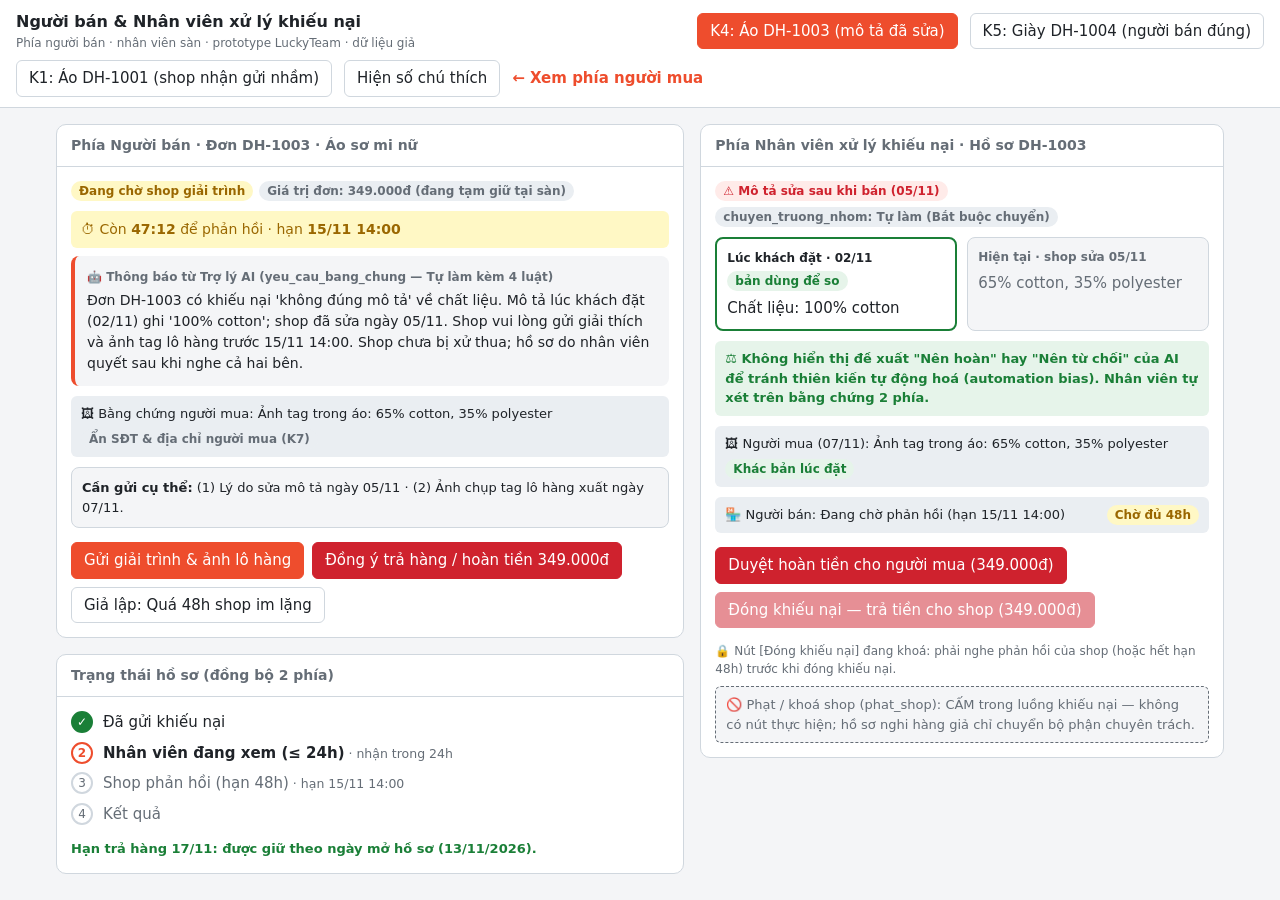
==== prototype/seller.html @ 0311baa1 "Add files via upload" ====
<!doctype html>
<html lang="vi">
<head>
<meta charset="utf-8">
<meta name="viewport" content="width=device-width, initial-scale=1">
<title>Người bán & Nhân viên · Trợ lý khiếu nại</title>
<link rel="stylesheet" href="style.css">
<style>
  /* Riêng trang người bán & nhân viên (chỉ dùng biến có sẵn trong style.css) */
  .khung-tin-ai {
    padding: 12px;
    border-radius: 8px;
    background: var(--nen);
    border-left: 4px solid var(--nhan);
    font-size: 14px;
    margin-bottom: 10px;
  }
  .khung-tin-ai .tieu-de-tin {
    font-size: 12px;
    font-weight: 700;
    color: var(--chu-phu);
    margin-bottom: 4px;
  }
  .hop-tach-rieng {
    margin-top: 10px;
    padding: 8px 10px;
    border-radius: 6px;
    background: var(--vang-nhat);
    border: 1px solid var(--vang);
    color: var(--vang);
    font-size: 13px;
    font-weight: 600;
  }
  .hop-trung-lap {
    margin-top: 10px;
    padding: 8px 10px;
    border-radius: 6px;
    background: var(--ok-nhat);
    color: var(--ok);
    font-size: 13px;
    font-weight: 600;
  }
  .ghi-chu-nho {
    font-size: 12px;
    color: var(--chu-phu);
    margin: 6px 0 0;
  }
  .phan-hoi-shop {
    margin-top: 10px;
    padding: 10px;
    border-radius: 8px;
    border: 1px solid var(--vien);
    background: var(--nen);
    font-size: 13px;
  }
</style>
</head>
<body>

<header>
  <h1>Người bán &amp; Nhân viên xử lý khiếu nại
    <small>Phía người bán · nhân viên sàn · prototype LuckyTeam · dữ liệu giả</small>
  </h1>
  <button class="chon-ca" data-ca="K4" aria-pressed="true">K4: Áo DH-1003 (mô tả đã sửa)</button>
  <button class="chon-ca" data-ca="K5" aria-pressed="false">K5: Giày DH-1004 (người bán đúng)</button>
  <button class="chon-ca" data-ca="K1" aria-pressed="false">K1: Áo DH-1001 (shop nhận gửi nhầm)</button>
  <button id="nut-hien-so" aria-pressed="false">Hiện số chú thích</button>
  <a href="index.html">← Xem phía người mua</a>
</header>

<main>
  <!-- Cột trái: Màn hình phía Người bán (Shop) -->
  <div class="cot">
    <section class="khoi" id="khoi-nguoi-ban">
      <h2 id="tieu-de-shop">Phía Người bán (Kênh Người Bán)</h2>
      <div class="noi-dung" id="noi-dung-shop"></div>
      <div class="hanh-dong" id="hanh-dong-shop"></div>
    </section>

    <section class="khoi">
      <h2>Trạng thái hồ sơ (đồng bộ 2 phía)</h2>
      <ol class="trang-thai" id="trang-thai"></ol>
      <div class="dong-han" id="dong-han"></div>
    </section>
  </div>

  <!-- Cột phải: Màn hình phía Nhân viên xử lý khiếu nại / Bộ phận kiểm định -->
  <div class="cot">
    <section class="khoi" id="khoi-nhan-vien">
      <h2 id="tieu-de-nv">Phía Nhân viên xử lý khiếu nại / Kiểm định</h2>
      <div class="noi-dung" id="noi-dung-nv"></div>
      <div class="hanh-dong" id="hanh-dong-nv"></div>
    </section>
  </div>
</main>

<!-- Hộp xác nhận dùng chung cho mọi hành động "cần người duyệt" (di chuyển tiền) -->
<dialog class="hop-xac-nhan" id="xac-nhan">
  <h3 id="xn-tieu-de">Xác nhận hành động</h3>
  <div class="noi-dung" id="xn-noi-dung"></div>
  <div class="hang-nut">
    <button class="nut-phu" value="huy">Huỷ</button>
    <button class="nut-nguy-hiem" value="ok" id="xn-nut-ok">Xác nhận thực hiện</button>
  </div>
</dialog>

<script src="data.js"></script>
<script src="chung.js"></script>
<script>
  let caHienTai = "K4";
  // Trạng thái tương tác trong từng ca
  let trangThaiCa = {
    shopDaPhanHoi: false,
    quaHan48h: false,
    nguoiMuaHoanTac: false,
    daKetLuan: null, // null | "hoan_tien" | "dong_khieu_nai"
  };

  function chonCa(ca) {
    caHienTai = ca;
    trangThaiCa = {
      shopDaPhanHoi: false,
      quaHan48h: false,
      nguoiMuaHoanTac: false,
      daKetLuan: null,
    };
    document.querySelectorAll(".chon-ca").forEach((b) =>
      b.setAttribute("aria-pressed", b.dataset.ca === ca)
    );
    veManHinh();
  }

  function veManHinh() {
    if (caHienTai === "K4") veK4();
    else if (caHienTai === "K5") veK5();
    else veK1();
  }

  // =====================================================================
  // K4 — Mô tả đã bị sửa sau khi bán (DH-1003)
  // =====================================================================
  function veK4() {
    const don = DON["DH-1003"];
    const tin = TIN.K4;

    $("tieu-de-shop").textContent = `Phía Người bán · Đơn DH-1003 · ${don.sp}`;
    $("tieu-de-nv").textContent = `Phía Nhân viên xử lý khiếu nại · Hồ sơ DH-1003`;

    // --- 1. CỘT TRÁI: PHÍA NGƯỜI BÁN ---
    $("noi-dung-shop").innerHTML = `
      <div class="khoi-dau">
        <span class="nhan nhan-vang">Đang chờ shop giải trình</span>
        <span class="nhan nhan-xam">Giá trị đơn: ${tienVND(don.gia)} (đang tạm giữ tại sàn)</span>
      </div>

      <div data-badge="⑥">
        <div class="dong-ho" style="margin-bottom:8px">
          ⏱ Còn <b>${trangThaiCa.quaHan48h ? "00:00 (Đã quá hạn)" : "47:12"}</b> để phản hồi · hạn <b>${don.hanShopPhanHoi}</b>
        </div>
        <div class="khung-tin-ai">
          <div class="tieu-de-tin">🤖 Thông báo từ Trợ lý AI (yeu_cau_bang_chung — Tự làm kèm 4 luật)</div>
          <div>${tin.guiNguoiBan}</div>
        </div>
      </div>

      <div class="bang-chung">
        <span>🖼 Bằng chứng người mua: ${don.bangChungNguoiMua}</span>
        <span class="nhan nhan-xam">Ẩn SĐT &amp; địa chỉ người mua (K7)</span>
      </div>

      <div class="phan-hoi-shop" id="khung-shop-k4">
        ${trangThaiCa.shopDaPhanHoi
          ? `<b>✓ Shop đã gửi giải trình:</b> "Lô hàng mới về ngày 04/11 đổi sang vải pha 65/35, nhân viên kho xuất nhầm lô mới cho đơn đặt ngày 02/11."`
          : trangThaiCa.quaHan48h
          ? `<b style="color:var(--do)">⚠ Đã quá hạn 48 giờ:</b> Shop không phản hồi. Hồ sơ chuyển nhân viên quyết định (AI <b>không</b> tự động hoàn tiền).`
          : `<b>Cần gửi cụ thể:</b> (1) Lý do sửa mô tả ngày 05/11 · (2) Ảnh chụp tag lô hàng xuất ngày 07/11.`
        }
      </div>
    `;

    const hdShop = $("hanh-dong-shop");
    hdShop.innerHTML = "";
    if (!trangThaiCa.daKetLuan) {
      const hang = document.createElement("div");
      hang.className = "hang-nut";
      hang.setAttribute("data-badge", "⑦");
      hang.innerHTML = `
        <button class="nut-chinh" id="nut-shop-gui-k4" ${trangThaiCa.shopDaPhanHoi ? "disabled" : ""}>
          ${trangThaiCa.shopDaPhanHoi ? "✓ Đã gửi giải trình" : "Gửi giải trình & ảnh lô hàng"}
        </button>
        <button class="nut-nguy-hiem" id="nut-shop-dong-y-k4">
          Đồng ý trả hàng / hoàn tiền ${tienVND(don.gia)}
        </button>
        <button class="nut-phu" id="nut-gia-lap-48h" ${trangThaiCa.shopDaPhanHoi || trangThaiCa.quaHan48h ? "disabled" : ""}>
          Giả lập: Quá 48h shop im lặng
        </button>
      `;
      hdShop.appendChild(hang);

      $("nut-shop-gui-k4").onclick = () => {
        trangThaiCa.shopDaPhanHoi = true;
        veManHinh();
      };
      $("nut-shop-dong-y-k4").onclick = () => xacNhanHoanTien("Người bán (Shop)", "DH-1003", don.gia,
        `Bản chụp lúc đặt (02/11) ghi "${don.moTaLucDat}", ảnh tag khách nhận ghi "${don.moTaHienTai}". Tiền chỉ đi sau khi bạn xác nhận.`);
      $("nut-gia-lap-48h").onclick = () => {
        trangThaiCa.quaHan48h = true;
        veManHinh();
      };
    } else {
      hdShop.appendChild(taoChip(
        trangThaiCa.daKetLuan === "hoan_tien"
          ? `✓ Đã duyệt hoàn tiền ${tienVND(don.gia)} cho người mua`
          : `✓ Khiếu nại đã đóng — giải ngân ${tienVND(don.gia)} cho shop`,
        { loai: "ok", phu: "Quyết định đã thực thi sau bước xác nhận" }
      ));
    }

    // --- 2. CỘT PHẢI: PHÍA NHÂN VIÊN ---
    $("noi-dung-nv").innerHTML = `
      <div class="khoi-dau">
        <span class="nhan nhan-do">⚠ ${don.nhanHoSo} (${don.ngaySua})</span>
        <span class="nhan nhan-xam">chuyen_truong_nhom: Tự làm (Bắt buộc chuyển)</span>
      </div>

      <div data-badge="⑧">
        <div class="hai-cot">
          <div class="phien-ban dung-de-so">
            <div class="pb-tieu-de">Lúc khách đặt · ${don.ngayDat}
              <span class="nhan nhan-xanh">bản dùng để so</span>
            </div>
            <div class="pb-noi-dung">${don.moTaLucDat}</div>
          </div>
          <div class="phien-ban">
            <div class="pb-tieu-de">Hiện tại · shop sửa ${don.ngaySua}</div>
            <div class="pb-noi-dung">${don.moTaHienTai}</div>
          </div>
        </div>
        <div class="hop-trung-lap">
          ⚖ Không hiển thị đề xuất "Nên hoàn" hay "Nên từ chối" của AI để tránh thiên kiến tự động hoá (automation bias). Nhân viên tự xét trên bằng chứng 2 phía.
        </div>
      </div>

      <div class="bang-chung">
        <span>🖼 Người mua (${don.ngayGiao}): ${don.bangChungNguoiMua}</span>
        <span class="nhan nhan-xanh">Khác bản lúc đặt</span>
      </div>

      <div class="bang-chung">
        <span>🏪 Người bán: ${
          trangThaiCa.shopDaPhanHoi
            ? "Đã gửi giải trình (nhận xuất nhầm lô vải pha 65/35)"
            : trangThaiCa.quaHan48h
            ? "Quá hạn 48 giờ không phản hồi"
            : "Đang chờ phản hồi (hạn " + don.hanShopPhanHoi + ")"
        }</span>
        <span class="nhan ${trangThaiCa.shopDaPhanHoi ? "nhan-xanh" : "nhan-vang"}">
          ${trangThaiCa.shopDaPhanHoi ? "Đã nghe 2 bên ✓" : trangThaiCa.quaHan48h ? "Hết hạn 48h" : "Chờ đủ 48h"}
        </span>
      </div>
    `;

    veNutNhanVien("DH-1003", don.gia, trangThaiCa.shopDaPhanHoi || trangThaiCa.quaHan48h);

    // --- 3. THANH TRẠNG THÁI ---
    if (trangThaiCa.daKetLuan) {
      veTrangThai($("trang-thai"), 4, {
        chiTiet: { 4: trangThaiCa.daKetLuan === "hoan_tien" ? "Đã hoàn tiền" : "Đã đóng khiếu nại" },
      });
    } else if (trangThaiCa.shopDaPhanHoi || trangThaiCa.quaHan48h) {
      veTrangThai($("trang-thai"), 3, {
        chiTiet: { 3: trangThaiCa.shopDaPhanHoi ? "shop đã giải trình" : "quá hạn 48h", 4: "chờ nhân viên bấm quyết" },
      });
    } else {
      veTrangThai($("trang-thai"), 1, {
        chiTiet: { 2: "nhận trong 24h", 3: `hạn ${don.hanShopPhanHoi}` },
      });
    }
    $("dong-han").className = "dong-han duoc-giu";
    $("dong-han").textContent = `Hạn trả hàng ${don.hanTra}: được giữ theo ngày mở hồ sơ (${HOM_NAY}).`;
  }

  // =====================================================================
  // K5 — Người bán đúng, người mua doạ bóc phốt (DH-1004)
  // =====================================================================
  function veK5() {
    const don = DON["DH-1004"];
    const tin = TIN.K5;

    $("tieu-de-shop").textContent = `Phía Người bán · Đơn DH-1004 · ${don.sp}`;
    $("tieu-de-nv").textContent = `Phía Bộ phận kiểm định / Nhân viên · Hồ sơ DH-1004`;

    // --- 1. CỘT TRÁI: PHÍA NGƯỜI BÁN ---
    $("noi-dung-shop").innerHTML = `
      <div class="khoi-dau">
        <span class="nhan nhan-xanh">✓ Ảnh khách gửi khớp 4/4 mục mô tả lúc đặt</span>
        <span class="nhan nhan-vang">Yêu cầu kiểm định hàng chính hãng</span>
      </div>

      <div data-badge="⑥">
        <div class="dong-ho" style="margin-bottom:8px">
          ⏱ Còn <b>${trangThaiCa.nguoiMuaHoanTac ? "— (Đã huỷ yêu cầu)" : "47:50"}</b> · hạn gửi chứng từ <b>${don.hanShopPhanHoi}</b>
        </div>
        <div class="khung-tin-ai">
          <div class="tieu-de-tin">🤖 Thông báo từ Trợ lý AI (yeu_cau_bang_chung — Tự làm kèm 4 luật)</div>
          <div>${trangThaiCa.nguoiMuaHoanTac ? `<b>[TIN HUỶ]:</b> ${tin.tinHuyNguoiBan}` : tin.guiNguoiBan}</div>
        </div>
      </div>

      <div class="phan-hoi-shop">
        ${trangThaiCa.nguoiMuaHoanTac
          ? `<b>✓ Người mua đã bấm [Hoàn tác] bên màn hình người mua:</b> Shop nhận được tin báo huỷ ngay lập tức, không phải chuẩn bị giấy tờ vô ích.`
          : trangThaiCa.shopDaPhanHoi
          ? `<b>✓ Shop đã tải lên:</b> Hoá đơn VAT lô giày Kavi #KV-2026-88 và Giấy chứng nhận đại lý uỷ quyền.`
          : `<b>Bảo vệ người bán đúng:</b> Dù khách nhắn lời doạ đăng group bóc phốt, AI <b>không tự hoàn tiền</b> và <b>không phạt shop</b>. Shop chỉ cần tải lên hoá đơn nhập hàng hoặc giấy uỷ quyền.`
        }
      </div>
    `;

    const hdShop = $("hanh-dong-shop");
    hdShop.innerHTML = "";
    if (!trangThaiCa.daKetLuan) {
      const hang = document.createElement("div");
      hang.className = "hang-nut";
      hang.setAttribute("data-badge", "⑦");
      hang.innerHTML = `
        <button class="nut-chinh" id="nut-shop-chung-tu" ${trangThaiCa.shopDaPhanHoi || trangThaiCa.nguoiMuaHoanTac ? "disabled" : ""}>
          ${trangThaiCa.shopDaPhanHoi ? "✓ Đã gửi hoá đơn & giấy uỷ quyền" : "Gửi hoá đơn nhập hàng / giấy uỷ quyền"}
        </button>
        <button class="nut-phu" id="nut-gia-lap-hoan-tac">
          ${trangThaiCa.nguoiMuaHoanTac ? "Khôi phục yêu cầu kiểm định" : "Giả lập: Người mua bấm [Hoàn tác] (màn A)"}
        </button>
      `;
      hdShop.appendChild(hang);

      $("nut-shop-chung-tu").onclick = () => {
        trangThaiCa.shopDaPhanHoi = true;
        veManHinh();
      };
      $("nut-gia-lap-hoan-tac").onclick = () => {
        trangThaiCa.nguoiMuaHoanTac = !trangThaiCa.nguoiMuaHoanTac;
        veManHinh();
      };
    } else {
      hdShop.appendChild(taoChip(
        trangThaiCa.daKetLuan === "hoan_tien"
          ? `✓ Đã duyệt hoàn tiền ${tienVND(don.gia)} cho người mua`
          : `✓ Đã đóng khiếu nại — bảo vệ shop đúng, giải ngân ${tienVND(don.gia)}`,
        { loai: "ok", phu: "Đã xác nhận qua hộp thoại kiểm tra căn cứ" }
      ));
    }

    // --- 2. CỘT PHẢI: PHÍA NHÂN VIÊN / BỘ PHẬN KIỂM ĐỊNH ---
    const dongSoSanh = don.soSanh.map(([muc, khop]) =>
      `<tr><td>${muc}</td><td class="${khop ? "khop" : "khong-khop"}">${khop ? "✓ Khớp mô tả lúc đặt" : "✗ Khác"}</td></tr>`
    ).join("");

    $("noi-dung-nv").innerHTML = `
      <div class="khoi-dau">
        <span class="nhan nhan-vang">🔍 ${don.nhanHoSo} (chuyên trách)</span>
        <span class="nhan nhan-xam">So với mô tả lúc đặt · ${don.ngayDat}</span>
      </div>

      <table class="bang-so">
        ${dongSoSanh}
        <tr><td>${don.khongDeCap}</td><td class="khong-de-cap">— Mô tả không đề cập</td></tr>
      </table>

      <div class="gioi-han">${tin.nhanGioiHan}</div>

      <div class="hop-tach-rieng" data-badge="⑨">
        ⚠ ${don.ghiChuLoiDoa} — Trợ lý đã tách riêng câu <i>"Không hoàn tiền thì mình đăng group review bóc phốt shop luôn"</i> khỏi khung căn cứ để người duyệt không bị kéo theo.
      </div>

      <div class="bang-chung">
        <span>🏪 Chứng từ của shop: ${
          trangThaiCa.shopDaPhanHoi
            ? "Hoá đơn VAT #KV-2026-88 + Giấy uỷ quyền phân phối chính hãng ✓"
            : "Đang chờ shop gửi (hạn " + don.hanShopPhanHoi + ")"
        }</span>
        <span class="nhan ${trangThaiCa.shopDaPhanHoi ? "nhan-xanh" : "nhan-vang"}">
          ${trangThaiCa.shopDaPhanHoi ? "Đã có chứng từ ✓" : "Đang chờ"}
        </span>
      </div>
    `;

    veNutNhanVien("DH-1004", don.gia, trangThaiCa.shopDaPhanHoi && !trangThaiCa.nguoiMuaHoanTac);

    // --- 3. THANH TRẠNG THÁI ---
    if (trangThaiCa.daKetLuan) {
      veTrangThai($("trang-thai"), 4, {
        chiTiet: { 4: trangThaiCa.daKetLuan === "hoan_tien" ? "Đã hoàn tiền" : "Shop đúng — Đóng khiếu nại" },
      });
    } else if (trangThaiCa.nguoiMuaHoanTac) {
      veTrangThai($("trang-thai"), 1, { dang: false, chiTiet: { 1: "người mua đã hoàn tác chuyển kiểm định" } });
    } else if (trangThaiCa.shopDaPhanHoi) {
      veTrangThai($("trang-thai"), 3, {
        chiTiet: { 3: "shop đã nộp hoá đơn chính hãng", 4: "chờ kiểm định viên bấm quyết" },
      });
    } else {
      veTrangThai($("trang-thai"), 1, {
        chiTiet: { 2: "bộ phận kiểm định, trong 24h", 3: `hạn ${don.hanShopPhanHoi}` },
      });
    }
    $("dong-han").className = "dong-han";
    $("dong-han").textContent = `Hạn yêu cầu trả hàng: còn ${don.conNgay} ngày, tới ${don.hanTra}.`;
  }

  // =====================================================================
  // K1 — Ca bình thường: shop gửi nhầm size M thay vì L (DH-1001)
  // =====================================================================
  function veK1() {
    const don = DON["DH-1001"];

    $("tieu-de-shop").textContent = `Phía Người bán · Đơn DH-1001 · ${don.sp} (Ca bình thường)`;
    $("tieu-de-nv").textContent = `Phía Nhân viên · Đơn DH-1001 (Không cần can thiệp nếu shop đồng ý)`;

    $("noi-dung-shop").innerHTML = `
      <div class="khoi-dau">
        <span class="nhan nhan-xanh">soan_de_xuat_hoan_tien: AI đã soạn sẵn hồ sơ</span>
        <span class="nhan nhan-vang">thuc_hien_hoan_tien: Cần người bán bấm duyệt</span>
      </div>

      <div data-badge="⑥">
        <div class="dong-ho" style="margin-bottom:8px">
          ⏱ Còn <b>47:55</b> để xác nhận yêu cầu trả hàng / hoàn tiền
        </div>
        <div class="khung-tin-ai">
          <div class="tieu-de-tin">🤖 Hồ sơ đề xuất do AI soạn sẵn (chưa có tiền nào đi)</div>
          <div>
            <b>Lý do điền sẵn:</b> ${don.lyDoDienSan}<br>
            <b>Mô tả lúc đặt:</b> "${don.moTaLucDat}"<br>
            <b>Bằng chứng người mua:</b> ${don.bangChungNguoiMua}<br>
            <i>Lưu ý: Lời người mua kể "shop đã nhận lỗi trong chat" không tự kích hoạt hoàn tiền; tiền chỉ hoàn khi Shop bấm xác nhận bên dưới.</i>
          </div>
        </div>
      </div>
    `;

    const hdShop = $("hanh-dong-shop");
    hdShop.innerHTML = "";
    if (!trangThaiCa.daKetLuan) {
      const hang = document.createElement("div");
      hang.className = "hang-nut";
      hang.setAttribute("data-badge", "⑦");
      hang.innerHTML = `
        <button class="nut-nguy-hiem" id="nut-shop-dong-y-k1">
          Đồng ý trả hàng / hoàn tiền ${tienVND(don.gia)}
        </button>
        <button class="nut-phu" id="nut-shop-khieu-nai-k1">
          Không đồng ý → gửi giải trình cho nhân viên
        </button>
      `;
      hdShop.appendChild(hang);

      $("nut-shop-dong-y-k1").onclick = () => xacNhanHoanTien(
        "Người bán (Shop)", "DH-1001", don.gia,
        `Mô tả lúc đặt ghi "${don.moTaLucDat}", ảnh tag người mua gửi là "${don.bangChungNguoiMua}". Khi bạn bấm Xác nhận, yêu cầu trả hàng/hoàn tiền được duyệt ngay mà không cần chờ nhân viên sàn.`
      );
      $("nut-shop-khieu-nai-k1").onclick = () => {
        trangThaiCa.shopDaPhanHoi = true;
        veManHinh();
      };
    } else {
      hdShop.appendChild(taoChip(
        `✓ Shop đã đồng ý hoàn tiền ${tienVND(don.gia)} — Xong ngay không cần nhân viên`,
        { loai: "ok", phu: "Giữ được tốc độ 1 chạm ở ca rõ ràng mà vẫn an toàn" }
      ));
    }

    $("noi-dung-nv").innerHTML = `
      <div class="khoi-dau">
        <span class="nhan nhan-xam">Hàng đợi nhân viên</span>
      </div>
      <div class="hop-trung-lap" data-badge="⑧">
        ✓ Ở ca bình thường (K1), AI tự soạn đề xuất (<code>soan_de_xuat_hoan_tien</code>) và chuyển nút duyệt cho <b>bên chịu mất tiền (Người bán)</b>. Nhờ tách tool, nhân viên không bị ngập bởi các ca hiển nhiên.
      </div>
    `;

    veNutNhanVien("DH-1001", don.gia, trangThaiCa.shopDaPhanHoi);
    veTrangThai($("trang-thai"), trangThaiCa.daKetLuan ? 4 : 1, {
      chiTiet: { 1: "AI đã điền sẵn lý do Giao sai size" },
    });
    $("dong-han").className = "dong-han";
    $("dong-han").textContent = `Hạn yêu cầu trả hàng: còn ${don.conNgay} ngày, tới ${don.hanTra}.`;
  }

  // =====================================================================
  // Cụm nút phán quyết đối xứng của Nhân viên + Ô báo việc bị cấm (Badge ⑩)
  // =====================================================================
  function veNutNhanVien(maDon, gia, choPhepDongKhieuNai) {
    const hdNv = $("hanh-dong-nv");
    hdNv.innerHTML = "";

    const khoi10 = document.createElement("div");
    khoi10.setAttribute("data-badge", "⑩");
    khoi10.style.display = "flex";
    khoi10.style.flexDirection = "column";
    khoi10.style.gap = "8px";

    if (!trangThaiCa.daKetLuan) {
      const hang = document.createElement("div");
      hang.className = "hang-nut";
      hang.innerHTML = `
        <button class="nut-nguy-hiem" id="nv-hoan-tien">
          Duyệt hoàn tiền cho người mua (${tienVND(gia)})
        </button>
        <button class="nut-nguy-hiem" id="nv-dong-kn" ${choPhepDongKhieuNai ? "" : "disabled"}
          title="${choPhepDongKhieuNai ? "" : "Chỉ mở sau khi shop đã phản hồi hoặc hết hạn 48 giờ"}">
          Đóng khiếu nại — trả tiền cho shop (${tienVND(gia)})
        </button>
      `;
      khoi10.appendChild(hang);

      if (!choPhepDongKhieuNai) {
        const chuThich = document.createElement("p");
        chuThich.className = "ghi-chu-nho";
        chuThich.textContent = "🔒 Nút [Đóng khiếu nại] đang khoá: phải nghe phản hồi của shop (hoặc hết hạn 48h) trước khi đóng khiếu nại.";
        khoi10.appendChild(chuThich);
      }
    } else {
      khoi10.appendChild(taoChip(
        trangThaiCa.daKetLuan === "hoan_tien"
          ? `✓ Đã thực hiện thuc_hien_hoan_tien (${tienVND(gia)} về người mua)`
          : `✓ Đã thực hiện tu_choi_khieu_nai (${tienVND(gia)} giải ngân cho shop)`,
        { loai: "ok", phu: "Đã qua bước người có thẩm quyền xác nhận" }
      ));
    }

    const cam = document.createElement("div");
    cam.className = "khong-co-nut";
    cam.textContent = "🚫 Phạt / khoá shop (phat_shop): CẤM trong luồng khiếu nại — không có nút thực hiện; hồ sơ nghi hàng giả chỉ chuyển bộ phận chuyên trách.";
    khoi10.appendChild(cam);

    hdNv.appendChild(khoi10);

    if (!trangThaiCa.daKetLuan) {
      $("nv-hoan-tien").onclick = () => xacNhanHoanTien(
        "Nhân viên xử lý khiếu nại", maDon, gia,
        `Bạn đang duyệt hoàn tiền đơn ${maDon} cho người mua. Tiền (${tienVND(gia)}) sẽ chuyển về người mua và không đảo lại được.`
      );
      $("nv-dong-kn").onclick = () => xacNhanDongKhieuNai(maDon, gia);
    }
  }

  // ---------- Hộp xác nhận trước khi di chuyển tiền ----------
  async function xacNhanHoanTien(nguoiDuyet, maDon, gia, tomTatCanCu) {
    const don = DON[maDon];
    $("xn-tieu-de").textContent = `Xác nhận hoàn tiền ${tienVND(gia)} (Đơn ${maDon})?`;
    $("xn-noi-dung").innerHTML = `
      <p><b>Người duyệt:</b> ${nguoiDuyet}</p>
      <p><b>Tool thực thi:</b> <code>thuc_hien_hoan_tien</code> (Mức tự chủ: <b>Cần người duyệt</b> — bên mất tiền hoặc nhân viên)</p>
      <p><b>Mô tả lúc đặt:</b> ${don.moTaLucDat}</p>
      <p><b>Bằng chứng người mua:</b> ${don.bangChungNguoiMua}</p>
      <p>${tomTatCanCu}</p>
      <p style="color:var(--do);font-weight:600;margin-bottom:0">⚠ Hành động này di chuyển tiền thật (${tienVND(gia)}) và khó đảo lại.</p>
    `;
    $("xn-nut-ok").textContent = `Xác nhận hoàn ${tienVND(gia)}`;
    const dongY = await moHopXacNhan($("xac-nhan"));
    if (dongY) {
      trangThaiCa.daKetLuan = "hoan_tien";
      veManHinh();
    }
  }

  async function xacNhanDongKhieuNai(maDon, gia) {
    const don = DON[maDon];
    $("xn-tieu-de").textContent = `Xác nhận đóng khiếu nại đơn ${maDon}?`;
    $("xn-noi-dung").innerHTML = `
      <p><b>Người duyệt:</b> Nhân viên xử lý khiếu nại / Kiểm định</p>
      <p><b>Tool thực thi:</b> <code>tu_choi_khieu_nai</code> (Mức tự chủ: <b>Cần người duyệt</b> — AI không bao giờ tự đóng)</p>
      <p><b>Căn cứ đã kiểm:</b> Mô tả lúc đặt ("${don.moTaLucDat}") và chứng từ giải trình của người bán.</p>
      <p style="color:var(--do);font-weight:600;margin-bottom:0">⚠ Đóng khiếu nại sẽ giải ngân ${tienVND(gia)} về cho người bán và không đảo lại được.</p>
    `;
    $("xn-nut-ok").textContent = `Xác nhận đóng khiếu nại`;
    const dongY = await moHopXacNhan($("xac-nhan"));
    if (dongY) {
      trangThaiCa.daKetLuan = "dong_khieu_nai";
      veManHinh();
    }
  }

  document.querySelectorAll(".chon-ca").forEach((b) =>
    b.addEventListener("click", () => chonCa(b.dataset.ca))
  );
  batNutHienSo($("nut-hien-so"));

  const params = new URLSearchParams(location.search);
  const caUrl = params.get("ca");
  chonCa(caUrl === "K5" || caUrl === "K1" ? caUrl : "K4");
  if (params.get("so") === "1") {
    document.body.classList.add("hien-so");
    $("nut-hien-so").setAttribute("aria-pressed", "true");
  }
  if (params.get("xacnhan") === "1") {
    xacNhanHoanTien(
      "Người bán (Shop)", "DH-1001", DON["DH-1001"].gia,
      `Mô tả lúc đặt ghi "${DON["DH-1001"].moTaLucDat}", ảnh tag người mua gửi là "${DON["DH-1001"].bangChungNguoiMua}". Khi bạn bấm Xác nhận, yêu cầu trả hàng/hoàn tiền được duyệt ngay mà không cần chờ nhân viên sàn.`
    );
  }
</script>
</body>
</html>
---- prototype/style.css ----
/* =====================================================================
   GIAO DIỆN CHUNG — dùng cho cả index.html (người mua, A) và seller.html (người bán & nhân viên, B)
   Chủ file: A. Đã chốt — muốn thêm hay đổi class thì báo A, không tự sửa.

   Cách nạp trong <head>:
     <link rel="stylesheet" href="style.css">
   và cuối <body>:
     <script src="data.js"></script>
     <script src="chung.js"></script>

   ---------------------------------------------------------------------
   KHUNG TRANG
     <header>
       <h1>Tiêu đề <small>Phụ đề</small></h1>
       <button class="chon-ca" aria-pressed="true">K4 …</button>
       <button id="nut-hien-so" aria-pressed="false">Hiện số chú thích</button>
       <a href="index.html">← Xem phía người mua</a>
     </header>
     <main> … hai cột … </main>          (tự xuống một cột khi màn hẹp)
     <section class="khoi"><h2>Tên khối</h2><div class="noi-dung">…</div></section>

   NÚT
     <button class="nut-chinh">  hành động chính (màu nhấn)
     <button class="nut-phu">    hành động phụ (viền)
     <button class="lien-ket">   trông như link, ví dụ [Gặp nhân viên]
     <button class="nut-nguy-hiem">  hành động di chuyển tiền (chỉ B dùng, luôn kèm hộp xác nhận)

   NHÃN (tag nhỏ)
     <span class="nhan nhan-do">⚠ Mô tả sửa sau khi bán</span>   cảnh báo, hồ sơ cần người xét
     <span class="nhan nhan-vang">Nghi hàng giả</span>          lưu ý
     <span class="nhan nhan-xanh">✓ Khớp</span>                  khớp / đã xong
     <span class="nhan nhan-xam">Không đề cập</span>             trung tính

   CHIP — kết quả của một việc AI đã tự làm
     <div class="chip chip-ok"><span>✓ Đã chuyển nhân viên</span> <button class="lien-ket">Hoàn tác</button></div>
     <div class="chip chip-cho"><span>⏳ Shop đang phản hồi · hạn 15/11 14:00</span></div>

   THẺ "CĂN CỨ AI ĐÃ SO"
     So hai phiên bản mô tả (K4):
       <div class="hai-cot">
         <div class="phien-ban dung-de-so"><div class="pb-tieu-de">Lúc bạn đặt · 02/11 <span class="nhan nhan-xanh">bản dùng để so</span></div><div class="pb-noi-dung">…</div></div>
         <div class="phien-ban"><div class="pb-tieu-de">Hiện tại · sửa 05/11</div><div class="pb-noi-dung">…</div></div>
       </div>
     Bảng so từng mục (K5):
       <table class="bang-so"><tr><td>Hộp</td><td class="khop">✓ Khớp</td></tr>
                              <tr><td>Form</td><td class="khong-de-cap">— Mô tả không đề cập</td></tr></table>
     Nhãn giới hạn của AI (G2):
       <div class="gioi-han">AI chỉ so với mô tả. AI không kiểm định thật/giả.</div>
     Bằng chứng một bên đã gửi:
       <div class="bang-chung">🖼 Ảnh tag … <span class="nhan nhan-xanh">Bằng chứng bạn đã gửi ✓</span></div>

   VIỆC BỊ CẤM — chỉ có chữ, KHÔNG có nút
     <div class="khong-co-nut">🚫 Phạt shop: không thuộc luồng này → chuyển bộ phận chuyên trách</div>

   ĐỒNG HỒ HẠN (B dùng cho hạn 48h của shop)
     <div class="dong-ho">⏱ Còn <b>47:12</b> để phản hồi · hạn 15/11 14:00</div>

   HỘP XÁC NHẬN — cho mọi việc "cần người duyệt" (B dùng)
     <dialog class="hop-xac-nhan" id="xac-nhan">
       <h3>Xác nhận hoàn tiền 189.000đ?</h3>
       <div class="noi-dung">… mô tả lúc đặt, ảnh, số tiền …</div>
       <div class="hang-nut"><button class="nut-phu" value="huy">Huỷ</button><button class="nut-nguy-hiem" value="ok">Xác nhận</button></div>
     </dialog>
     Mở bằng: moHopXacNhan(document.getElementById("xac-nhan")).then(dongY => …)   (xem chung.js)

   THANH TRẠNG THÁI
     <ol class="trang-thai" id="trang-thai"></ol>  → vẽ bằng veTrangThai(…) trong chung.js

   SỐ CHÚ THÍCH ①–⑤ (để chụp ảnh và demo)
     Gắn data-badge="①" vào phần tử cần đánh số.
     Nút #nut-hien-so bật/tắt: batNutHienSo(document.getElementById("nut-hien-so"))
     Ảnh người mua (A) dùng ①–⑤; ảnh người bán/nhân viên (B) dùng ⑥–⑩ để hai ảnh không trùng số.
   ===================================================================== */

:root {
  --nen: #f4f5f7;
  --the: #ffffff;
  --chu: #1f2328;
  --chu-phu: #656d76;
  --vien: #d0d7de;
  --nhan: #ee4d2d;          /* màu nhấn */
  --nhan-nhat: #fff1ec;
  --ok: #1a7f37;
  --ok-nhat: #e6f4ea;
  --vang: #9a6700;
  --vang-nhat: #fff8c5;
  --do: #cf222e;
  --do-nhat: #ffebe9;
  --xam: #eaeef2;
  --so: #6639ba;            /* màu huy hiệu số chú thích */
}
* { box-sizing: border-box; }
body {
  margin: 0;
  font: 15px/1.5 system-ui, -apple-system, "Segoe UI", Roboto, sans-serif;
  background: var(--nen);
  color: var(--chu);
}

/* ---------- Thanh trên cùng ---------- */
header {
  display: flex; flex-wrap: wrap; align-items: center; gap: 8px 12px;
  padding: 10px 16px;
  background: var(--the);
  border-bottom: 1px solid var(--vien);
}
header h1 { font-size: 16px; margin: 0 auto 0 0; }
header h1 small { display: block; font-weight: 400; font-size: 12px; color: var(--chu-phu); }
header a { color: var(--nhan); text-decoration: none; font-weight: 600; }

/* ---------- Nút ---------- */
button {
  font: inherit; cursor: pointer;
  padding: 6px 12px; border-radius: 6px;
  border: 1px solid var(--vien); background: var(--the); color: var(--chu);
  text-align: left;
}
button:hover { border-color: var(--chu-phu); }
button:disabled { opacity: .5; cursor: not-allowed; }
button.chon-ca[aria-pressed="true"] { background: var(--nhan); border-color: var(--nhan); color: #fff; }
#nut-hien-so[aria-pressed="true"] { background: var(--so); border-color: var(--so); color: #fff; }
.nut-chinh { background: var(--nhan); border-color: var(--nhan); color: #fff; }
.nut-chinh:hover { border-color: var(--nhan); filter: brightness(.95); }
.nut-phu { background: var(--the); }
.nut-nguy-hiem { background: var(--do); border-color: var(--do); color: #fff; }
.lien-ket {
  border: none; background: none; padding: 0;
  color: var(--nhan); font-weight: 600; text-decoration: underline;
}

/* ---------- Bố cục ---------- */
main {
  display: grid; grid-template-columns: minmax(0, 1.2fr) minmax(0, 1fr);
  gap: 16px; padding: 16px; max-width: 1200px; margin: 0 auto;
}
@media (max-width: 820px) { main { grid-template-columns: 1fr; } }
.khoi {
  background: var(--the); border: 1px solid var(--vien); border-radius: 10px;
  display: flex; flex-direction: column; min-height: 0;
}
.khoi > h2 {
  font-size: 14px; margin: 0; padding: 10px 14px;
  border-bottom: 1px solid var(--vien); color: var(--chu-phu);
}
.noi-dung { padding: 14px; }
.noi-dung:empty { display: none; }
.cho-trong { color: var(--chu-phu); font-style: italic; margin: 0; }
.cot { display: flex; flex-direction: column; gap: 16px; }

/* ---------- Chat ---------- */
.nhat-ky { flex: 1; overflow-y: auto; padding: 14px; display: flex; flex-direction: column; gap: 10px; }
.tin { max-width: 85%; padding: 10px 12px; border-radius: 12px; }
.tin p { margin: 0 0 6px; }
.tin p:last-child { margin-bottom: 0; }
.tin.nguoi-mua { align-self: flex-end; background: var(--nhan-nhat); border-bottom-right-radius: 4px; }
.tin.ai { align-self: flex-start; background: var(--xam); border-bottom-left-radius: 4px; }
.tin .ai-ten { font-size: 12px; font-weight: 600; color: var(--chu-phu); margin-bottom: 4px; }
.tin p.nhan-manh { background: var(--vang-nhat); border-left: 3px solid var(--vang); padding: 4px 8px; border-radius: 4px; }
.anh-gia {
  margin-top: 8px; padding: 18px 12px; border-radius: 8px;
  background: #c9ced4; color: #333; font-size: 13px; text-align: center;
}
.he-thong { align-self: center; font-size: 12px; color: var(--chu-phu); text-align: center; max-width: 90%; }
.o-nhap { display: flex; gap: 8px; padding: 10px; border-top: 1px solid var(--vien); }
.o-nhap textarea {
  flex: 1; font: inherit; resize: none; padding: 8px;
  border: 1px solid var(--vien); border-radius: 8px; background: var(--nen);
}

/* ---------- Nhãn ---------- */
.nhan {
  display: inline-block; font-size: 12px; font-weight: 600;
  padding: 1px 8px; border-radius: 999px; white-space: nowrap;
}
.nhan-do { background: var(--do-nhat); color: var(--do); }
.nhan-vang { background: var(--vang-nhat); color: var(--vang); }
.nhan-xanh { background: var(--ok-nhat); color: var(--ok); }
.nhan-xam { background: var(--xam); color: var(--chu-phu); }

/* ---------- Chip ---------- */
.chip {
  display: flex; flex-wrap: wrap; align-items: center; justify-content: space-between; gap: 6px 12px;
  padding: 8px 12px; border-radius: 8px; font-size: 14px;
}
.chip-ok { background: var(--ok-nhat); color: var(--ok); }
.chip-cho { background: var(--vang-nhat); color: var(--vang); }
.chip small { display: block; color: var(--chu-phu); font-size: 12px; }

/* ---------- Thẻ căn cứ ---------- */
.hai-cot { display: grid; grid-template-columns: 1fr 1fr; gap: 10px; }
@media (max-width: 480px) { .hai-cot { grid-template-columns: 1fr; } }
.phien-ban {
  border: 1px solid var(--vien); border-radius: 8px; padding: 10px;
  color: var(--chu-phu); background: var(--nen);
}
.phien-ban.dung-de-so { border: 2px solid var(--ok); color: var(--chu); background: var(--the); }
.pb-tieu-de { font-size: 12px; font-weight: 600; margin-bottom: 6px; display: flex; flex-wrap: wrap; gap: 4px; align-items: center; }
.pb-noi-dung { font-size: 15px; }
.bang-so { width: 100%; border-collapse: collapse; font-size: 14px; }
.bang-so td { padding: 6px 4px; border-bottom: 1px solid var(--xam); }
.bang-so td:last-child { text-align: right; white-space: nowrap; }
.bang-so .khop { color: var(--ok); font-weight: 600; }
.bang-so .khong-khop { color: var(--do); font-weight: 600; }
.bang-so .khong-de-cap { color: var(--chu-phu); font-style: italic; }
.gioi-han {
  margin-top: 10px; padding: 8px 10px; border-radius: 6px;
  background: var(--vang-nhat); color: var(--vang); font-size: 13px; font-weight: 600;
}
.bang-chung {
  margin-top: 10px; padding: 8px 10px; border-radius: 6px;
  background: var(--xam); font-size: 13px;
  display: flex; flex-wrap: wrap; gap: 6px; align-items: center; justify-content: space-between;
}
.khoi-dau { margin-bottom: 10px; display: flex; flex-wrap: wrap; gap: 6px; }

/* ---------- Hành động ---------- */
.hanh-dong { display: flex; flex-direction: column; gap: 8px; padding: 0 14px 14px; }
.hanh-dong:empty { display: none; }
.hang-nut { display: flex; flex-wrap: wrap; gap: 8px; }

/* ---------- Việc bị cấm: chỉ có chữ ---------- */
.khong-co-nut {
  padding: 8px 10px; border-radius: 6px; font-size: 13px;
  border: 1px dashed var(--chu-phu); color: var(--chu-phu); background: var(--nen);
}

/* ---------- Đồng hồ hạn ---------- */
.dong-ho {
  padding: 8px 10px; border-radius: 6px; font-size: 14px;
  background: var(--vang-nhat); color: var(--vang);
}

/* ---------- Hộp xác nhận ---------- */
dialog.hop-xac-nhan {
  border: 1px solid var(--vien); border-radius: 10px; padding: 0;
  width: min(480px, calc(100vw - 32px)); color: var(--chu);
}
dialog.hop-xac-nhan::backdrop { background: rgba(0, 0, 0, .4); }
dialog.hop-xac-nhan h3 { margin: 0; padding: 12px 14px; font-size: 16px; border-bottom: 1px solid var(--vien); }
dialog.hop-xac-nhan .hang-nut { justify-content: flex-end; padding: 12px 14px; border-top: 1px solid var(--vien); }

/* ---------- Thanh trạng thái ---------- */
ol.trang-thai { list-style: none; margin: 0; padding: 14px; display: flex; flex-direction: column; gap: 8px; }
ol.trang-thai li { display: flex; align-items: center; gap: 10px; color: var(--chu-phu); }
ol.trang-thai li .cham {
  width: 22px; height: 22px; border-radius: 50%; flex: none;
  display: grid; place-items: center; font-size: 12px;
  border: 2px solid var(--vien); background: var(--the);
}
ol.trang-thai li small { color: var(--chu-phu); font-weight: 400; }
ol.trang-thai li.xong { color: var(--chu); }
ol.trang-thai li.xong .cham { background: var(--ok); border-color: var(--ok); color: #fff; }
ol.trang-thai li.dang { color: var(--chu); font-weight: 600; }
ol.trang-thai li.dang .cham { border-color: var(--nhan); color: var(--nhan); }
.dong-han { padding: 0 14px 14px; font-size: 13px; }
.dong-han.duoc-giu { color: var(--ok); font-weight: 600; }

/* ---------- Số chú thích ---------- */
[data-badge] { position: relative; }
[data-badge]::after {
  content: attr(data-badge);
  display: none;
  position: absolute; top: -10px; left: -10px; z-index: 5;
  width: 24px; height: 24px; border-radius: 50%;
  place-items: center;
  background: var(--so); color: #fff; font-size: 14px; font-weight: 700;
  box-shadow: 0 0 0 2px #fff;
}
body.hien-so [data-badge]::after { display: grid; }
body.hien-so [data-badge] { outline: 2px dashed var(--so); outline-offset: 2px; }
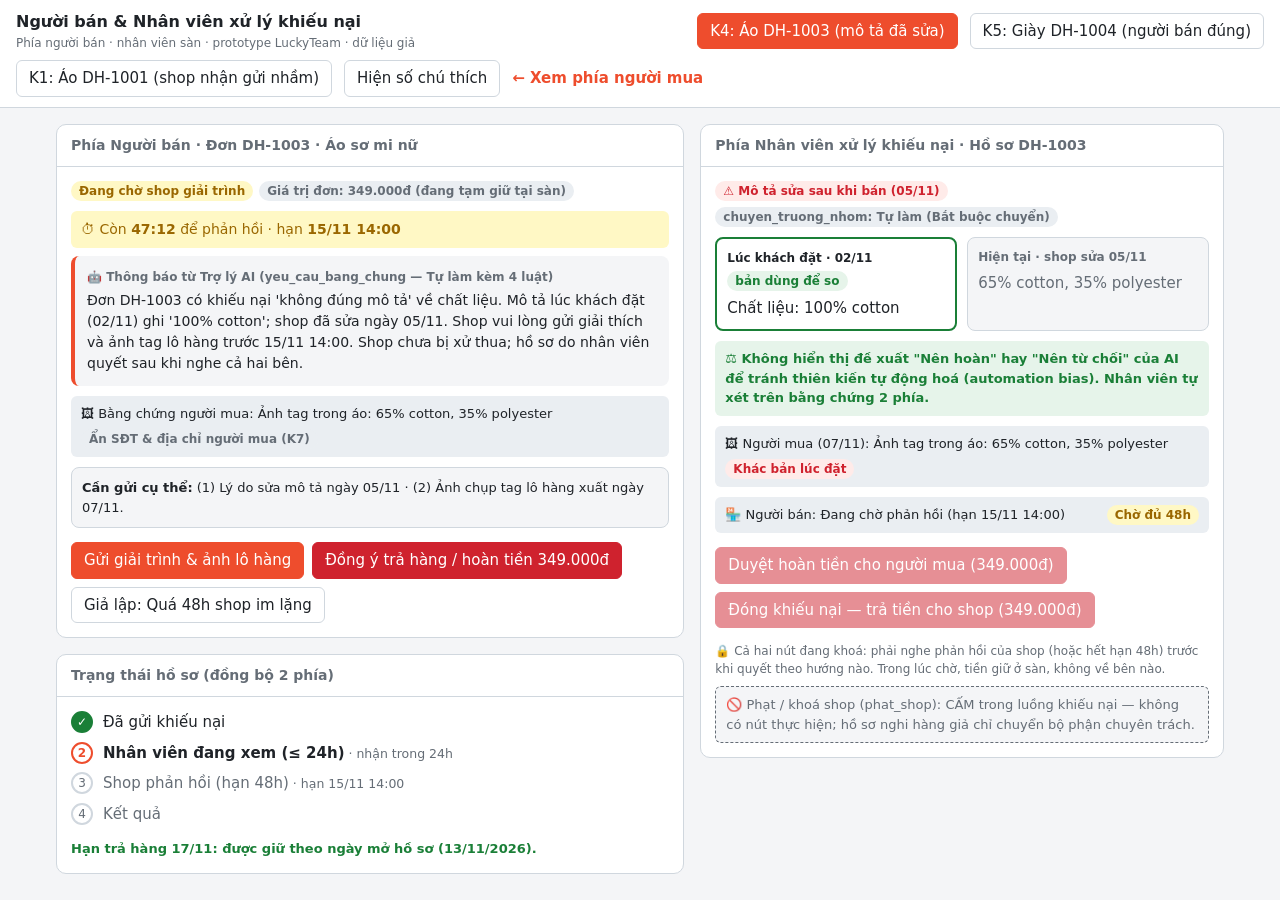
==== commit fbe51d06: "Khoá đối xứng hai nút quyết của nhân viên cho tới khi nghe shop, chụp lại ảnh màn người bán" ====
--- a/prototype/seller.html
+++ b/prototype/seller.html
@@ -243,7 +243,7 @@
 
       <div class="bang-chung">
         <span>🖼 Người mua (${don.ngayGiao}): ${don.bangChungNguoiMua}</span>
-        <span class="nhan nhan-xanh">Khác bản lúc đặt</span>
+        <span class="nhan nhan-do">Khác bản lúc đặt</span>
       </div>
 
       <div class="bang-chung">
@@ -472,7 +472,7 @@
       <div class="khoi-dau">
         <span class="nhan nhan-xam">Hàng đợi nhân viên</span>
       </div>
-      <div class="hop-trung-lap" data-badge="⑧">
+      <div class="hop-trung-lap">
         ✓ Ở ca bình thường (K1), AI tự soạn đề xuất (<code>soan_de_xuat_hoan_tien</code>) và chuyển nút duyệt cho <b>bên chịu mất tiền (Người bán)</b>. Nhờ tách tool, nhân viên không bị ngập bởi các ca hiển nhiên.
       </div>
     `;
@@ -488,7 +488,10 @@
   // =====================================================================
   // Cụm nút phán quyết đối xứng của Nhân viên + Ô báo việc bị cấm (Badge ⑩)
   // =====================================================================
-  function veNutNhanVien(maDon, gia, choPhepDongKhieuNai) {
+  // daNgheHaiBen: shop đã phản hồi hoặc đã quá hạn 48h.
+  // Hai nút di chuyển tiền khoá/mở CÙNG điều kiện — đối xứng, đúng luật §4
+  // và rubric riêng #3 "người bán có thời hạn phản hồi trước khi quyết".
+  function veNutNhanVien(maDon, gia, daNgheHaiBen) {
     const hdNv = $("hanh-dong-nv");
     hdNv.innerHTML = "";
 
@@ -502,20 +505,21 @@
       const hang = document.createElement("div");
       hang.className = "hang-nut";
       hang.innerHTML = `
-        <button class="nut-nguy-hiem" id="nv-hoan-tien">
+        <button class="nut-nguy-hiem" id="nv-hoan-tien" ${daNgheHaiBen ? "" : "disabled"}
+          title="${daNgheHaiBen ? "" : "Chỉ mở sau khi shop đã phản hồi hoặc hết hạn 48 giờ"}">
           Duyệt hoàn tiền cho người mua (${tienVND(gia)})
         </button>
-        <button class="nut-nguy-hiem" id="nv-dong-kn" ${choPhepDongKhieuNai ? "" : "disabled"}
-          title="${choPhepDongKhieuNai ? "" : "Chỉ mở sau khi shop đã phản hồi hoặc hết hạn 48 giờ"}">
+        <button class="nut-nguy-hiem" id="nv-dong-kn" ${daNgheHaiBen ? "" : "disabled"}
+          title="${daNgheHaiBen ? "" : "Chỉ mở sau khi shop đã phản hồi hoặc hết hạn 48 giờ"}">
           Đóng khiếu nại — trả tiền cho shop (${tienVND(gia)})
         </button>
       `;
       khoi10.appendChild(hang);
 
-      if (!choPhepDongKhieuNai) {
+      if (!daNgheHaiBen) {
         const chuThich = document.createElement("p");
         chuThich.className = "ghi-chu-nho";
-        chuThich.textContent = "🔒 Nút [Đóng khiếu nại] đang khoá: phải nghe phản hồi của shop (hoặc hết hạn 48h) trước khi đóng khiếu nại.";
+        chuThich.textContent = "🔒 Cả hai nút đang khoá: phải nghe phản hồi của shop (hoặc hết hạn 48h) trước khi quyết theo hướng nào. Trong lúc chờ, tiền giữ ở sàn, không về bên nào.";
         khoi10.appendChild(chuThich);
       }
     } else {
